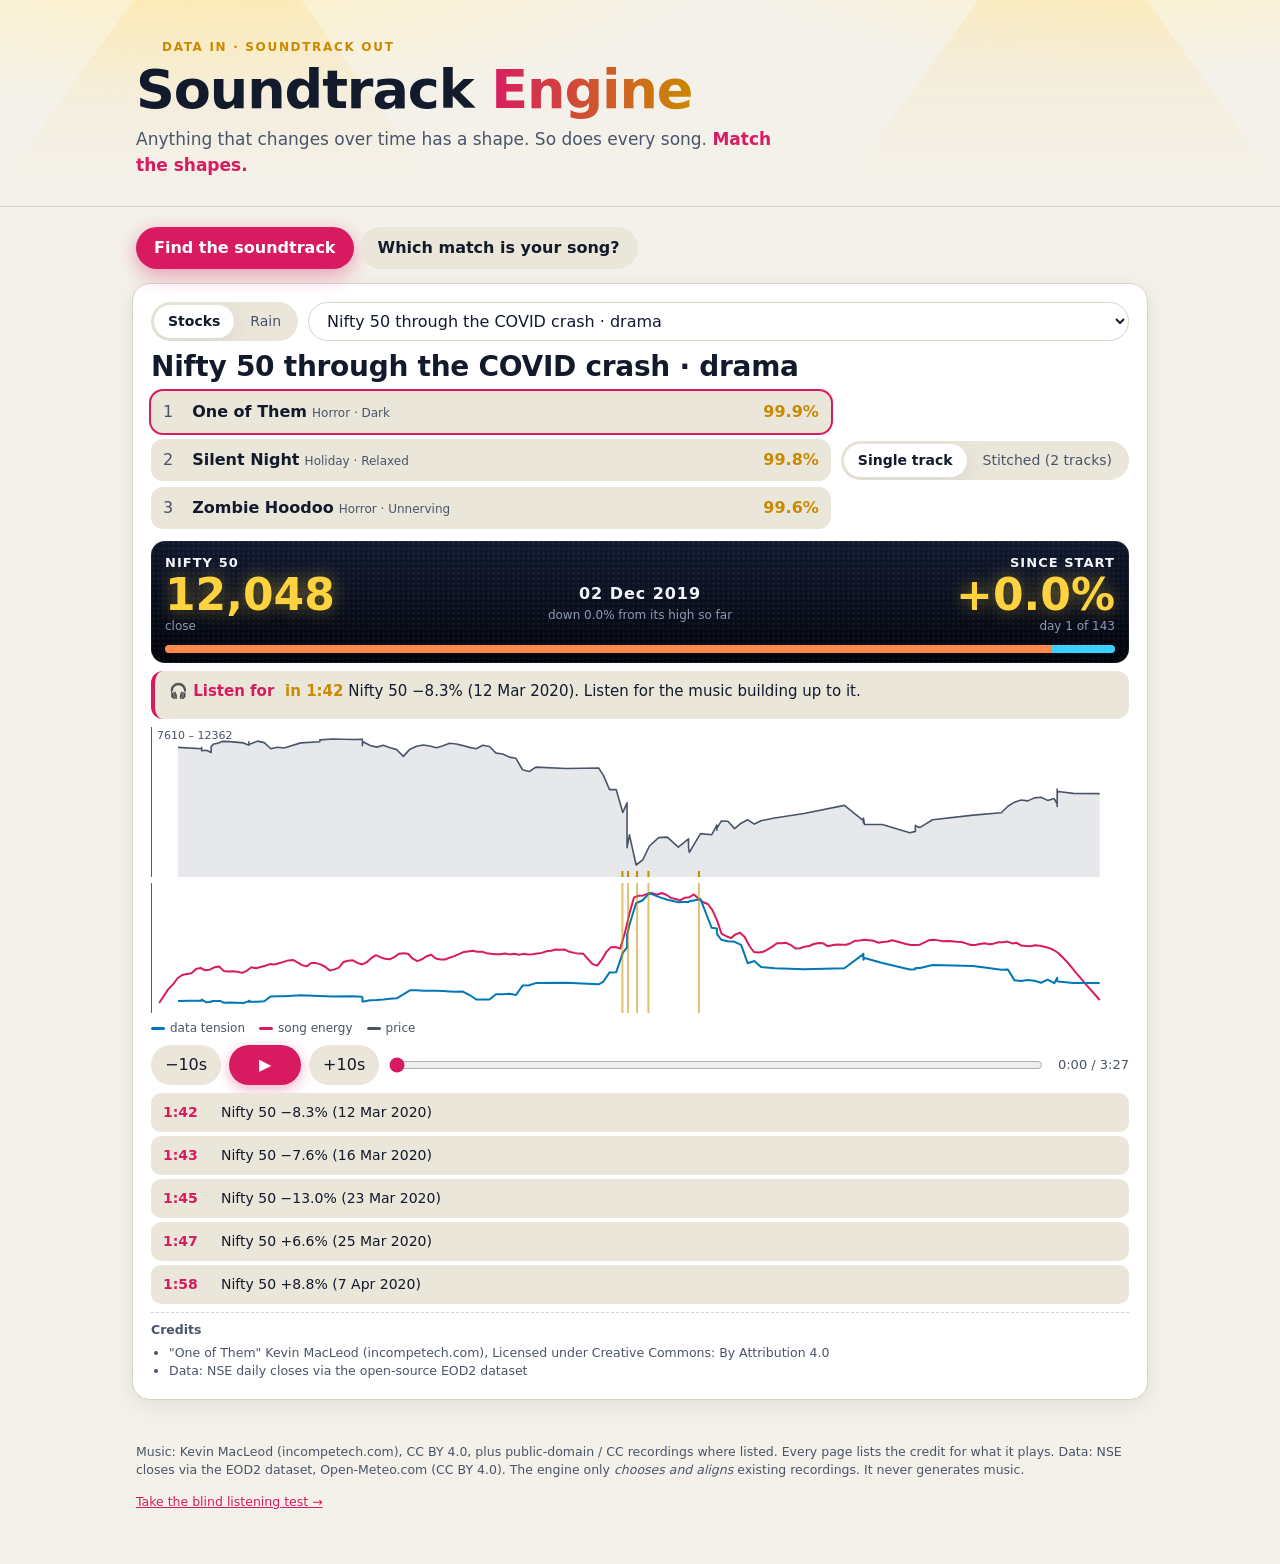
==== site/index.html @ 79174338 "Soundtrack engine: match data curves to licensed music Stock (NSE) and rain (Open-Meteo) curves are " ====
<!DOCTYPE html>
<html lang="en">
<head>
<meta charset="utf-8">
<link rel="icon" href="data:image/svg+xml,%3Csvg xmlns=%22http://www.w3.org/2000/svg%22 viewBox=%220 0 16 16%22%3E%3Ccircle cx=%228%22 cy=%228%22 r=%227%22 fill=%22%233df58c%22/%3E%3C/svg%3E">
<meta name="viewport" content="width=device-width, initial-scale=1">
<title>Soundtrack Engine: match the shapes</title>
<meta name="description" content="A stock's year or a monsoon week picks its own soundtrack from a licensed music library, and the drop lands on the turning point.">
<link rel="stylesheet" href="css/style.css">
</head>
<body>
<header class="hero">
  <div class="lights" aria-hidden="true"><span></span><span></span><span></span></div>
  <div class="kicker"><span class="eq"><i></i><i></i><i></i><i></i></span> Data in · soundtrack out</div>
  <h1>Soundtrack <em>Engine</em></h1>
  <p class="tag">Anything that changes over time has a shape. So does every song. <b>Match the shapes.</b></p>
</header>

<nav class="tabs" role="tablist">
  <button role="tab" id="tab-find" aria-selected="true" aria-controls="panel-find">Find the soundtrack</button>
  <button role="tab" id="tab-song" aria-selected="false" aria-controls="panel-song">Which match is your song?</button>
</nav>

<main>
  <!-- ============ data -> song ============ -->
  <section id="panel-find" role="tabpanel" aria-labelledby="tab-find">
    <div class="row pick">
      <div class="seg" id="sources" role="group" aria-label="Source">
        <button data-src="stock" class="on">Stocks</button><button data-src="rain">Rain</button>
      </div>
      <select id="item" aria-label="Showcase item"></select>
    </div>

    <h2 id="item-title" class="item-title"></h2>
    <div class="row">
      <ol id="tracks" class="tracks"></ol>
      <div class="seg mode" id="mode" role="group" aria-label="Single or stitched">
        <button data-mode="single" class="on">Single track</button><button data-mode="stitched">Stitched</button>
      </div>
    </div>

    <div class="player" id="player-find"></div>
  </section>

  <!-- ============ song -> data ============ -->
  <section id="panel-song" role="tabpanel" aria-labelledby="tab-song" hidden>
    <div class="drop" id="drop">
      <p><b>Choose a song</b> (mp3, wav, m4a, ogg…) and find the market moment or storm that felt like it.</p>
      <label class="file"><input type="file" id="song-file" accept="audio/*"><span>Choose audio file</span></label>
      <div class="filters seg" id="rev-sources" role="group" aria-label="Search in">
        <button data-src="" class="on">Everything</button><button data-src="stock">Stocks</button><button data-src="rain">Rain</button>
      </div>
      <p class="private">🔒 Your song never leaves your device. It is analysed right here in your browser.</p>
      <p id="song-status" class="status" aria-live="polite"></p>
    </div>
    <div id="song-result" hidden>
      <h2 id="rev-title" class="item-title"></h2>
      <p id="rev-pct" class="pct-line"></p>
      <div class="player" id="player-song"></div>
      <div class="share"><span id="share-line"></span> <button id="share-copy" type="button">Copy</button></div>
      <h3>Runners-up</h3>
      <ol id="runners" class="tracks runners"></ol>
    </div>
  </section>
</main>

<footer>
  <p>Music: Kevin MacLeod (incompetech.com), CC BY 4.0, plus public-domain / CC recordings where listed. Every page lists the credit for what it plays.
  Data: NSE closes via the EOD2 dataset, Open-Meteo.com (CC BY 4.0).
  The engine only <i>chooses and aligns</i> existing recordings. It never generates music.</p>
  <p><a href="test.html">Take the blind listening test →</a></p>
</footer>

<template id="player-tpl">
  <div class="jumbo" hidden>
    <div class="jt-row">
      <div class="jt-team"><span class="nm"></span><span class="sc"></span><span class="ex"></span></div>
      <div class="jt-mid"><span class="live">&#9679; LIVE</span><span class="clk"></span><span class="sub"></span></div>
      <div class="jt-team r"><span class="nm"></span><span class="sc"></span><span class="ex"></span></div>
    </div>
    <div class="jt-bar"><i class="bl"></i><i class="br"></i></div>
  </div>
  <div class="listen"><b>&#127911; Listen for</b> <span class="lt">Press &#9654;. The scoreboard follows the music, and each big moment is flagged before it lands.</span></div>
  <div class="charts">
    <canvas class="c-data" height="150" aria-label="Data chart"></canvas>
    <canvas class="c-overlay" height="120" aria-label="Data tension and song energy, aligned"></canvas>
    <div class="legend"><span class="l-data">data tension</span><span class="l-song">song energy</span><span class="l-aux"></span></div>
    <div class="moment-card" hidden></div>
  </div>
  <div class="controls">
    <button class="b-back" type="button" aria-label="Back 10 seconds">−10s</button>
    <button class="b-play" type="button" aria-label="Play">▶</button>
    <button class="b-fwd" type="button" aria-label="Forward 10 seconds">+10s</button>
    <input class="seek" type="range" min="0" max="1000" value="0" aria-label="Seek">
    <span class="time">0:00</span>
  </div>
  <p class="nohost" hidden></p>
  <ul class="moments"></ul>
  <div class="credits"><b>Credits</b><ul></ul></div>
  <audio preload="none"></audio>
</template>

<script src="js/energy.js"></script>
<script src="js/match.js"></script>
<script src="js/player.js"></script>
<script src="js/app.js"></script>
</body>
</html>
---- site/css/style.css ----
@media (prefers-color-scheme: light) {
  :root {
    --bg: #f4f1ea; --bg2: #ebe6da; --card: #ffffff; --line: #d9d3c6;
    --fg: #121a2b; --mut: #4a5468; --acc: #d81b60; --acc2: #c98a00; --song: #d81b60; --data: #0077b6;
    --shadow: 0 6px 24px rgba(18,26,43,.08); --hero1: #fff1c2; --hero2: #f4f1ea; --beam: rgba(255,200,60,.22);
    color-scheme: light;
  }
}
@media (prefers-color-scheme: dark) {
  :root {
    --bg: #070b16; --bg2: #18223a; --card: #101829; --line: #24304a;
    --fg: #f3f5fa; --mut: #9aa6bf; --acc: #ff4f8b; --acc2: #ffd23f; --song: #ff4f8b; --data: #3ad1ff;
    --shadow: 0 8px 30px rgba(0,0,0,.45); --hero1: #1b2748; --hero2: #070b16; --beam: rgba(255,230,150,.10);
    color-scheme: dark;
  }
}
* { box-sizing: border-box; }
html, body { margin: 0; }
body {
  font: 15px/1.5 system-ui, -apple-system, "Segoe UI", Roboto, sans-serif;
  background: var(--bg);
  color: var(--fg);
}
a { color: var(--acc); }
button, select, input { font: inherit; color: inherit; }

.hero { text-align: center; padding: 34px 16px 10px; position: relative; overflow: hidden; }
.hero h1 { margin: 0; font-size: clamp(28px, 6vw, 46px); letter-spacing: -.02em; font-weight: 800;
  text-shadow: 0 0 24px rgba(61, 245, 140, .25); }
.hero .tag { color: var(--mut); margin: 6px auto 0; max-width: 640px; }
.hero .tag b { color: var(--acc); }
.lights { position: absolute; inset: 0; pointer-events: none; }
.lights span { position: absolute; top: -60px; width: 220px; height: 260px; filter: blur(30px); opacity: .18;
  background: radial-gradient(closest-side, #fff, transparent); }
.lights span:nth-child(1) { left: 6%; transform: rotate(18deg); }
.lights span:nth-child(2) { left: 44%; }
.lights span:nth-child(3) { right: 6%; transform: rotate(-18deg); }
@media (prefers-color-scheme: light) { .lights span { opacity: .0; } }

.tabs { display: flex; gap: 6px; justify-content: center; padding: 10px 12px 0; flex-wrap: wrap; }
.tabs button { background: transparent; border: 1px solid var(--line); border-radius: 999px; padding: 8px 16px; cursor: pointer; }
.tabs button[aria-selected="true"] { background: var(--acc); color: #04150b; border-color: var(--acc); font-weight: 700; }

main { max-width: 980px; margin: 0 auto; padding: 14px 12px 30px; }
section { background: var(--card); border: 1px solid var(--line); border-radius: 16px; padding: 16px; box-shadow: var(--shadow); }
.row { display: flex; gap: 10px; align-items: center; flex-wrap: wrap; margin-bottom: 10px; }
.seg { display: inline-flex; border: 1px solid var(--line); border-radius: 10px; overflow: hidden; }
.seg button { background: transparent; border: 0; padding: 7px 12px; cursor: pointer; }
.seg button.on { background: var(--bg2); color: var(--acc); font-weight: 700; }
.seg button[disabled] { opacity: .4; cursor: not-allowed; }
select, input[type=search] { background: var(--bg); border: 1px solid var(--line); border-radius: 10px; padding: 7px 10px; min-width: 0; }
select { flex: 1 1 240px; max-width: 100%; }
.search { position: relative; }
.search input { width: 100%; }
.results { position: absolute; z-index: 5; top: 100%; left: 0; right: 0; list-style: none; margin: 4px 0 0; padding: 4px;
  background: var(--card); border: 1px solid var(--line); border-radius: 10px; max-height: 280px; overflow: auto; box-shadow: var(--shadow); }
.results li { padding: 6px 8px; border-radius: 6px; cursor: pointer; }
.results li:hover, .results li.sel { background: var(--bg2); }

.item-title { margin: 6px 0 8px; font-size: 19px; }
.tracks { list-style: none; padding: 0; margin: 0; flex: 1 1 400px; min-width: 0; display: grid; grid-template-columns: minmax(0, 1fr); gap: 6px; }
.tracks li { display: flex; gap: 10px; align-items: center; border: 1px solid var(--line); border-radius: 10px; padding: 7px 10px; cursor: pointer; }
.tracks li.on { border-color: var(--acc); box-shadow: inset 0 0 0 1px var(--acc); }
.tracks li .rank { color: var(--mut); width: 1.2em; }
.tracks li .name { flex: 1; min-width: 0; overflow: hidden; text-overflow: ellipsis; white-space: nowrap; }
.tracks li .tags { color: var(--mut); font-size: 12px; }
.pct { font-weight: 800; color: var(--acc); font-variant-numeric: tabular-nums; }
.badge { font-size: 11px; border: 1px solid var(--line); border-radius: 6px; padding: 1px 5px; color: var(--mut); }

.player { margin-top: 12px; }
.charts { position: relative; }
canvas { width: 100%; height: 150px; display: block; background: var(--bg); border: 1px solid var(--line); border-radius: 10px; margin-bottom: 6px; cursor: pointer; touch-action: none; }
canvas.c-overlay { height: 130px; }
.legend { display: flex; gap: 14px; font-size: 12px; color: var(--mut); flex-wrap: wrap; }
.legend span::before { content: ""; display: inline-block; width: 14px; height: 3px; border-radius: 2px; margin-right: 5px; vertical-align: middle; }
.l-data::before { background: var(--data); } .l-song::before { background: var(--song); } .l-aux::before { background: var(--mut); }
.moment-card { position: absolute; left: 50%; top: 10px; transform: translateX(-50%); max-width: min(92%, 560px);
  background: var(--acc2); color: #1a1000; padding: 8px 12px; border-radius: 10px; font-weight: 600; box-shadow: var(--shadow);
  animation: pop .25s ease-out; font-size: 14px; }
@keyframes pop { from { transform: translate(-50%, -6px) scale(.96); opacity: 0; } }
.controls { display: flex; gap: 8px; align-items: center; margin: 8px 0; }
.controls button { background: var(--bg2); border: 1px solid var(--line); border-radius: 10px; padding: 7px 10px; cursor: pointer; min-width: 44px; }
.controls .b-play { background: var(--acc); color: #04150b; font-weight: 800; border-color: var(--acc); }
.controls .seek { flex: 1; accent-color: var(--acc); min-width: 60px; }
.controls .time { font-variant-numeric: tabular-nums; color: var(--mut); font-size: 13px; min-width: 76px; text-align: right; }
.nohost { color: var(--acc2); font-size: 13px; }
.moments { list-style: none; padding: 0; margin: 8px 0; display: grid; gap: 4px; }
.moments li { display: flex; gap: 10px; padding: 5px 8px; border-radius: 8px; cursor: pointer; font-size: 13.5px; }
.moments li:hover { background: var(--bg2); }
.moments li.past { opacity: .6; }
.moments li .ts { color: var(--acc2); font-variant-numeric: tabular-nums; font-weight: 700; min-width: 42px; }
.credits { font-size: 12.5px; color: var(--mut); border-top: 1px dashed var(--line); padding-top: 8px; }
.credits ul { margin: 4px 0 0; padding-left: 18px; }

.drop { text-align: center; padding: 10px; }
.file input { position: absolute; opacity: 0; width: 1px; height: 1px; }
.file span { display: inline-block; background: var(--acc); color: #04150b; font-weight: 800; border-radius: 12px; padding: 12px 20px; cursor: pointer; margin: 6px 0 12px; }
.file input:focus-visible + span { outline: 3px solid var(--acc2); }
.filters { margin-bottom: 8px; }
.private { color: var(--acc); font-size: 13px; }
.status { color: var(--mut); min-height: 1.5em; }
.pct-line { margin: 0 0 6px; color: var(--mut); }
.share { margin: 12px 0; display: flex; gap: 8px; align-items: center; flex-wrap: wrap; background: var(--bg2); border-radius: 10px; padding: 8px 10px; }
.share button { background: var(--acc); color: #04150b; border: 0; border-radius: 8px; padding: 5px 12px; font-weight: 700; cursor: pointer; }
.runners li { cursor: pointer; }

footer { max-width: 980px; margin: 0 auto; padding: 0 16px 40px; color: var(--mut); font-size: 12.5px; text-align: center; }

@media (max-width: 520px) {
  body { font-size: 14px; }
  section { padding: 12px; border-radius: 12px; }
  .tabs button { padding: 7px 11px; font-size: 13.5px; }
  .seg button { padding: 6px 9px; }
  .controls { gap: 5px; }
  .controls button { padding: 6px 7px; min-width: 40px; }
  .controls .time { min-width: 0; font-size: 12px; }
  .item-title { font-size: 16.5px; }
}

@media (max-width: 520px) { canvas { height: 120px; } canvas.c-overlay { height: 110px; } }

/* ---------- game-song-match look ---------- */
body { font-size: 16px; }
.hero { text-align: left; max-width: 1040px; margin: 0 auto; padding: 38px 16px 28px; overflow: visible; }
header.hero { max-width: none; position: relative; overflow: hidden; border-bottom: 1px solid var(--line);
  background: radial-gradient(ellipse 70% 120% at 15% -20%, var(--hero1), transparent 60%),
              radial-gradient(ellipse 60% 110% at 90% -30%, var(--hero1), transparent 60%), var(--hero2); }
header.hero > * { position: relative; z-index: 1; max-width: 1008px; margin-left: auto; margin-right: auto; }
header.hero::before, header.hero::after { content: ""; position: absolute; top: -40%; width: 46%; height: 180%; pointer-events: none;
  background: linear-gradient(180deg, var(--beam), transparent 70%); filter: blur(6px);
  clip-path: polygon(46% 0, 54% 0, 100% 100%, 0 100%); transform-origin: 50% 0; animation: sweep 9s ease-in-out infinite alternate; z-index: 0; }
header.hero::before { left: -6%; } header.hero::after { right: -6%; animation-delay: -4.5s; animation-name: sweep2; }
@keyframes sweep { from { transform: rotate(-30deg); } to { transform: rotate(-12deg); } }
@keyframes sweep2 { from { transform: rotate(30deg); } to { transform: rotate(12deg); } }
.lights { display: none; }
.kicker { font-size: 12px; letter-spacing: .14em; text-transform: uppercase; color: var(--acc2); font-weight: 800; display: flex; align-items: center; gap: 8px; }
.eq { display: inline-flex; gap: 2px; align-items: flex-end; height: 12px; }
.eq i { width: 3px; background: currentColor; border-radius: 1px; animation: eq 1s ease-in-out infinite; }
.eq i:nth-child(2) { animation-delay: -.3s; } .eq i:nth-child(3) { animation-delay: -.6s; } .eq i:nth-child(4) { animation-delay: -.15s; }
@keyframes eq { 0%, 100% { height: 3px; } 50% { height: 12px; } }
.hero h1 { font-size: clamp(30px, 6vw, 54px); line-height: 1.02; margin: 6px 0 10px; font-weight: 900; text-shadow: none; }
.hero h1 em { font-style: normal; background: linear-gradient(90deg, var(--song), var(--acc2), var(--song)); background-size: 200% 100%;
  -webkit-background-clip: text; background-clip: text; color: transparent; animation: shine 6s linear infinite; }
@keyframes shine { to { background-position: -200% 0; } }
.hero .tag { margin: 0; max-width: 660px; font-size: 17px; }
.hero .tag b { color: var(--song); }
.tabs { justify-content: flex-start; max-width: 1040px; margin: 0 auto; padding: 20px 16px 0; }
.tabs button { font-weight: 800; background: var(--bg2); border: 0; padding: 9px 18px; }
.tabs button[aria-selected="true"] { background: var(--song); color: #fff; box-shadow: 0 6px 20px color-mix(in srgb, var(--song) 40%, transparent); }
main { max-width: 1040px; }
section { background: var(--card); border-radius: 18px; padding: 18px; }
.seg { background: var(--bg2); border: 0; border-radius: 999px; padding: 3px; gap: 2px; }
.seg button { border-radius: 999px; padding: 6px 14px; font-size: 14px; color: var(--mut); }
.seg button.on { background: var(--card); color: var(--fg); box-shadow: var(--shadow); }
select, input[type=search] { background: var(--card); border-radius: 999px; padding: 8px 14px; }
.item-title { font-size: clamp(20px, 3.4vw, 28px); font-weight: 900; line-height: 1.15; letter-spacing: -.01em; }
.tracks li { background: var(--bg2); border: 0; border-radius: 12px; padding: 9px 12px; transition: transform .15s; }
.tracks li:hover { transform: translateY(-1px); outline: 2px solid color-mix(in srgb, var(--song) 40%, transparent); }
.tracks li.on { box-shadow: 0 0 0 2px var(--song); }
.pct { color: var(--acc2); font-weight: 900; }
.pct-line .pct { font-size: 22px; }
canvas { background: transparent; border: 0; border-radius: 0; }
.charts { background: var(--card); }
.controls button { background: var(--bg2); border: 0; border-radius: 999px; padding: 8px 14px; }
.controls .b-play { background: var(--song); color: #fff; min-width: 72px; box-shadow: 0 4px 14px color-mix(in srgb, var(--song) 35%, transparent); }
.controls .seek { accent-color: var(--song); }
.moments li { background: var(--bg2); border-radius: 10px; padding: 9px 12px; font-size: 14px; }
.moments li .ts { color: var(--song); font-weight: 900; min-width: 48px; }
.moments li.past { opacity: 1; background: color-mix(in srgb, var(--acc2) 22%, var(--bg2)); }
.moment-card { background: #0a0f1d; color: #f3f5fa; border: 1px solid rgba(255,255,255,.1); }
.file span { background: var(--song); color: #fff; border-radius: 999px; padding: 14px 26px; font-size: 18px;
  box-shadow: 0 6px 20px color-mix(in srgb, var(--song) 40%, transparent); }
.drop { border: 2px dashed var(--line); border-radius: 18px; padding: 18px; }
.private { color: var(--mut); }
.share { background: var(--bg2); border-radius: 12px; }
.share button { background: var(--song); color: #fff; border-radius: 999px; }
footer { text-align: left; max-width: 1040px; }
footer a { color: var(--song); }

header.hero { padding-left: max(16px, calc((100% - 1008px) / 2)); padding-right: max(16px, calc((100% - 1008px) / 2)); }
header.hero > * { margin-left: 0; margin-right: 0; }

/* jumbotron scoreboard (always night-time) */
.jumbo { position: relative; overflow: hidden; margin: 12px 0 8px; border-radius: 14px; color: #f3f5fa; padding: 12px 14px 10px;
  background: radial-gradient(circle, rgba(255,255,255,.05) 1px, transparent 1.3px) 0 0 / 5px 5px, linear-gradient(180deg, #121a30, #04070f);
  box-shadow: inset 0 0 0 1px rgba(255,255,255,.06), inset 0 -20px 40px rgba(0,0,0,.35); }
.jt-row { display: grid; grid-template-columns: 1fr auto 1fr; align-items: center; gap: 10px; }
.jt-team { display: flex; flex-direction: column; min-width: 0; }
.jt-team.r { align-items: flex-end; text-align: right; }
.jt-team .nm { font-size: 13px; font-weight: 900; letter-spacing: .08em; text-transform: uppercase; white-space: nowrap; overflow: hidden; text-overflow: ellipsis; max-width: 100%; }
.jt-team .sc { font-size: clamp(28px, 6vw, 44px); font-weight: 900; line-height: 1; color: #ffd23f; font-variant-numeric: tabular-nums; text-shadow: 0 0 18px rgba(255,210,63,.45); transition: transform .2s; }
.jt-team .sc.bump { transform: scale(1.18); }
.jt-team .ex { font-size: 12px; color: #8d99b3; min-height: 1.2em; }
.jt-mid { text-align: center; display: flex; flex-direction: column; align-items: center; gap: 2px; }
.jt-mid .clk { font-size: 16px; font-weight: 900; letter-spacing: .06em; font-variant-numeric: tabular-nums; white-space: nowrap; }
.jt-mid .sub { font-size: 12px; color: #8d99b3; max-width: 240px; line-height: 1.3; }
.live { font-size: 10px; font-weight: 900; letter-spacing: .14em; color: #ff4d4d; opacity: 0; }
.jumbo.on .live { opacity: 1; animation: blink 1.2s steps(2) infinite; }
@keyframes blink { 50% { opacity: .35; } }
.jt-bar { display: flex; height: 8px; border-radius: 999px; overflow: hidden; margin-top: 10px; background: #1b2440; }
.jt-bar i { display: block; height: 100%; transition: width .25s ease-out; }
.jt-bar .bl { background: #ff8a4c; } .jt-bar .br { background: #3ad1ff; }
.listen { background: var(--bg2); border-radius: 12px; padding: 10px 14px; font-size: 15px; line-height: 1.4; margin-bottom: 8px; border-left: 4px solid var(--song); min-height: 3.2em; }
.listen b { color: var(--song); margin-right: 6px; white-space: nowrap; }
.listen.soon { border-left-color: var(--acc2); }
.listen.now { border-left-color: var(--acc2); background: color-mix(in srgb, var(--acc2) 25%, var(--bg2)); font-weight: 700; }
.listen .cd { font-variant-numeric: tabular-nums; font-weight: 900; color: var(--acc2); }
@media (max-width: 520px) { .jt-team .nm { font-size: 11px; } .jt-mid .clk { font-size: 13px; } .listen { font-size: 13.5px; } }
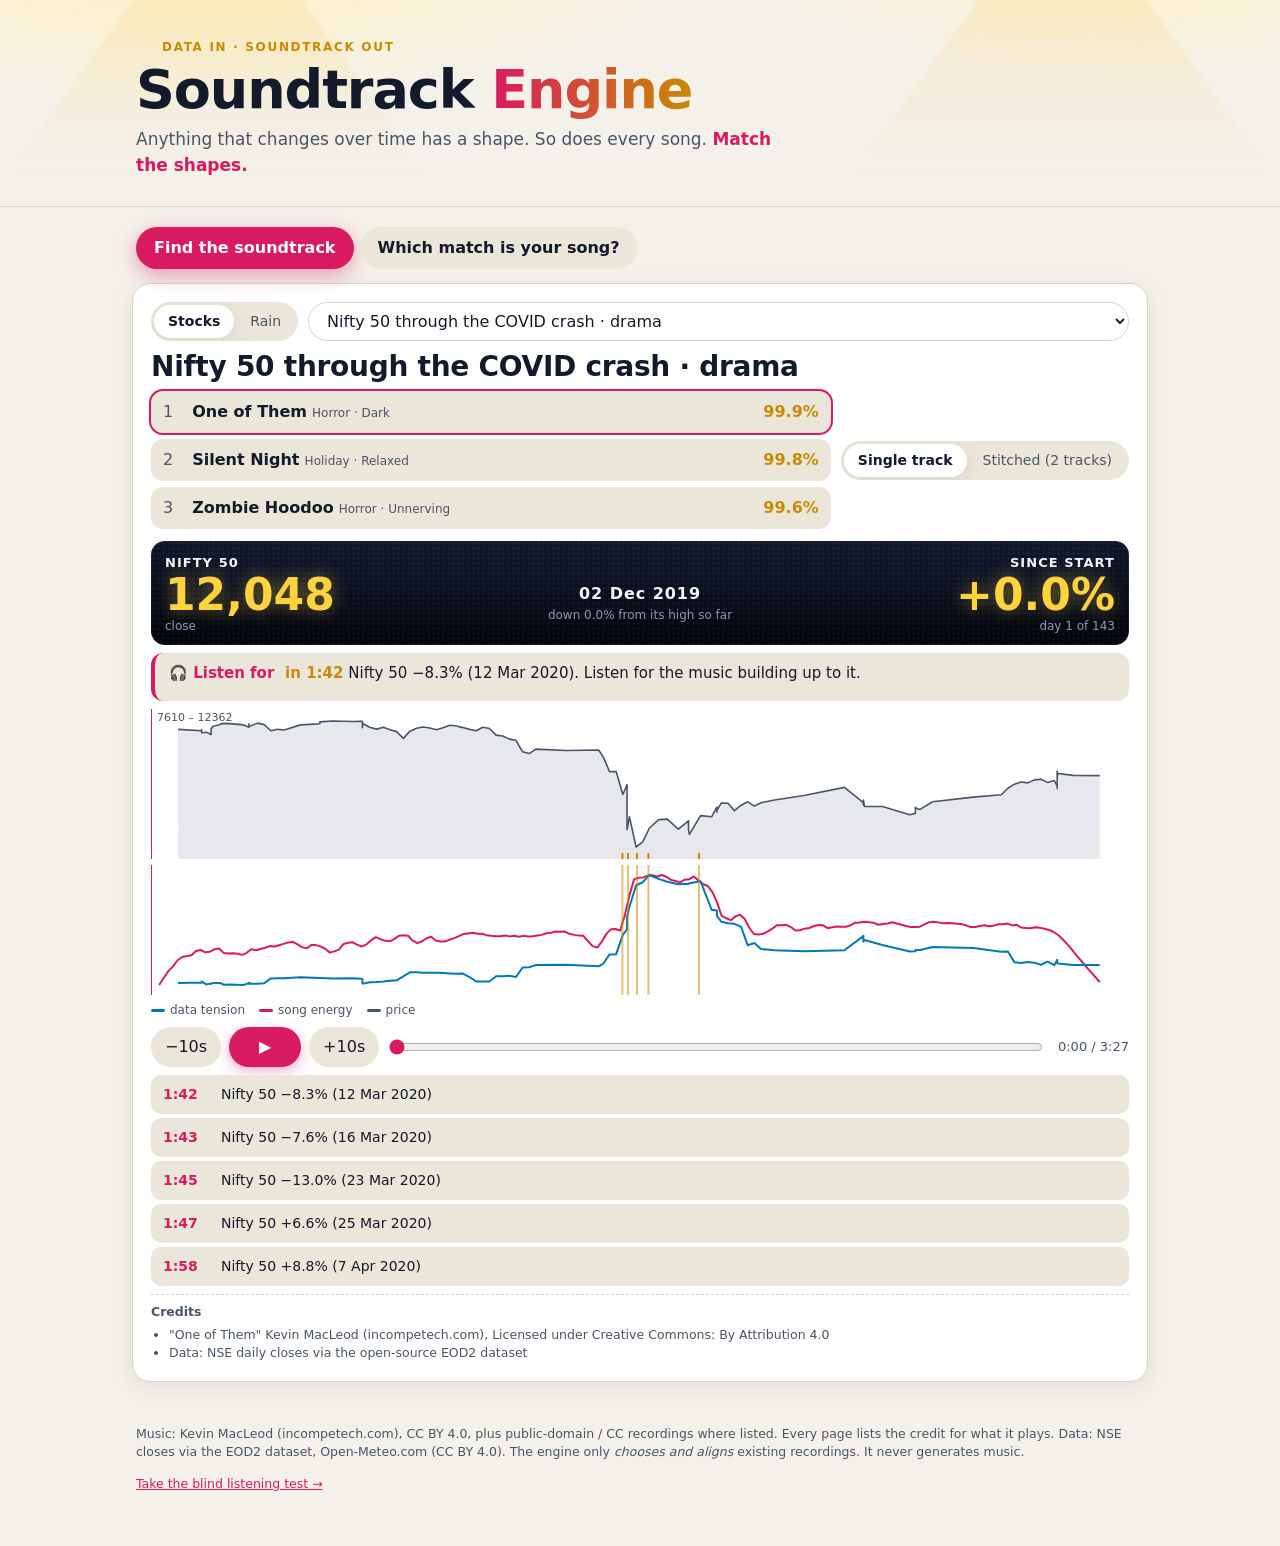
==== commit 1dd807e7: "Scoreboard: drop the two-colour bar Co-Authored-By: Claude Opus 5.5 <noreply@anthropic.com>" ====
--- a/site/index.html
+++ b/site/index.html
@@ -78,7 +78,6 @@
       <div class="jt-mid"><span class="live">&#9679; LIVE</span><span class="clk"></span><span class="sub"></span></div>
       <div class="jt-team r"><span class="nm"></span><span class="sc"></span><span class="ex"></span></div>
     </div>
-    <div class="jt-bar"><i class="bl"></i><i class="br"></i></div>
   </div>
   <div class="listen"><b>&#127911; Listen for</b> <span class="lt">Press &#9654;. The scoreboard follows the music, and each big moment is flagged before it lands.</span></div>
   <div class="charts">
--- a/site/css/style.css
+++ b/site/css/style.css
@@ -188,8 +188,7 @@
 .jt-team { display: flex; flex-direction: column; min-width: 0; }
 .jt-team.r { align-items: flex-end; text-align: right; }
 .jt-team .nm { font-size: 13px; font-weight: 900; letter-spacing: .08em; text-transform: uppercase; white-space: nowrap; overflow: hidden; text-overflow: ellipsis; max-width: 100%; }
-.jt-team .sc { font-size: clamp(28px, 6vw, 44px); font-weight: 900; line-height: 1; color: #ffd23f; font-variant-numeric: tabular-nums; text-shadow: 0 0 18px rgba(255,210,63,.45); transition: transform .2s; }
-.jt-team .sc.bump { transform: scale(1.18); }
+.jt-team .sc { font-size: clamp(28px, 6vw, 44px); font-weight: 900; line-height: 1; color: #ffd23f; font-variant-numeric: tabular-nums; text-shadow: 0 0 18px rgba(255,210,63,.45); }
 .jt-team .ex { font-size: 12px; color: #8d99b3; min-height: 1.2em; }
 .jt-mid { text-align: center; display: flex; flex-direction: column; align-items: center; gap: 2px; }
 .jt-mid .clk { font-size: 16px; font-weight: 900; letter-spacing: .06em; font-variant-numeric: tabular-nums; white-space: nowrap; }
@@ -197,9 +196,6 @@
 .live { font-size: 10px; font-weight: 900; letter-spacing: .14em; color: #ff4d4d; opacity: 0; }
 .jumbo.on .live { opacity: 1; animation: blink 1.2s steps(2) infinite; }
 @keyframes blink { 50% { opacity: .35; } }
-.jt-bar { display: flex; height: 8px; border-radius: 999px; overflow: hidden; margin-top: 10px; background: #1b2440; }
-.jt-bar i { display: block; height: 100%; transition: width .25s ease-out; }
-.jt-bar .bl { background: #ff8a4c; } .jt-bar .br { background: #3ad1ff; }
 .listen { background: var(--bg2); border-radius: 12px; padding: 10px 14px; font-size: 15px; line-height: 1.4; margin-bottom: 8px; border-left: 4px solid var(--song); min-height: 3.2em; }
 .listen b { color: var(--song); margin-right: 6px; white-space: nowrap; }
 .listen.soon { border-left-color: var(--acc2); }
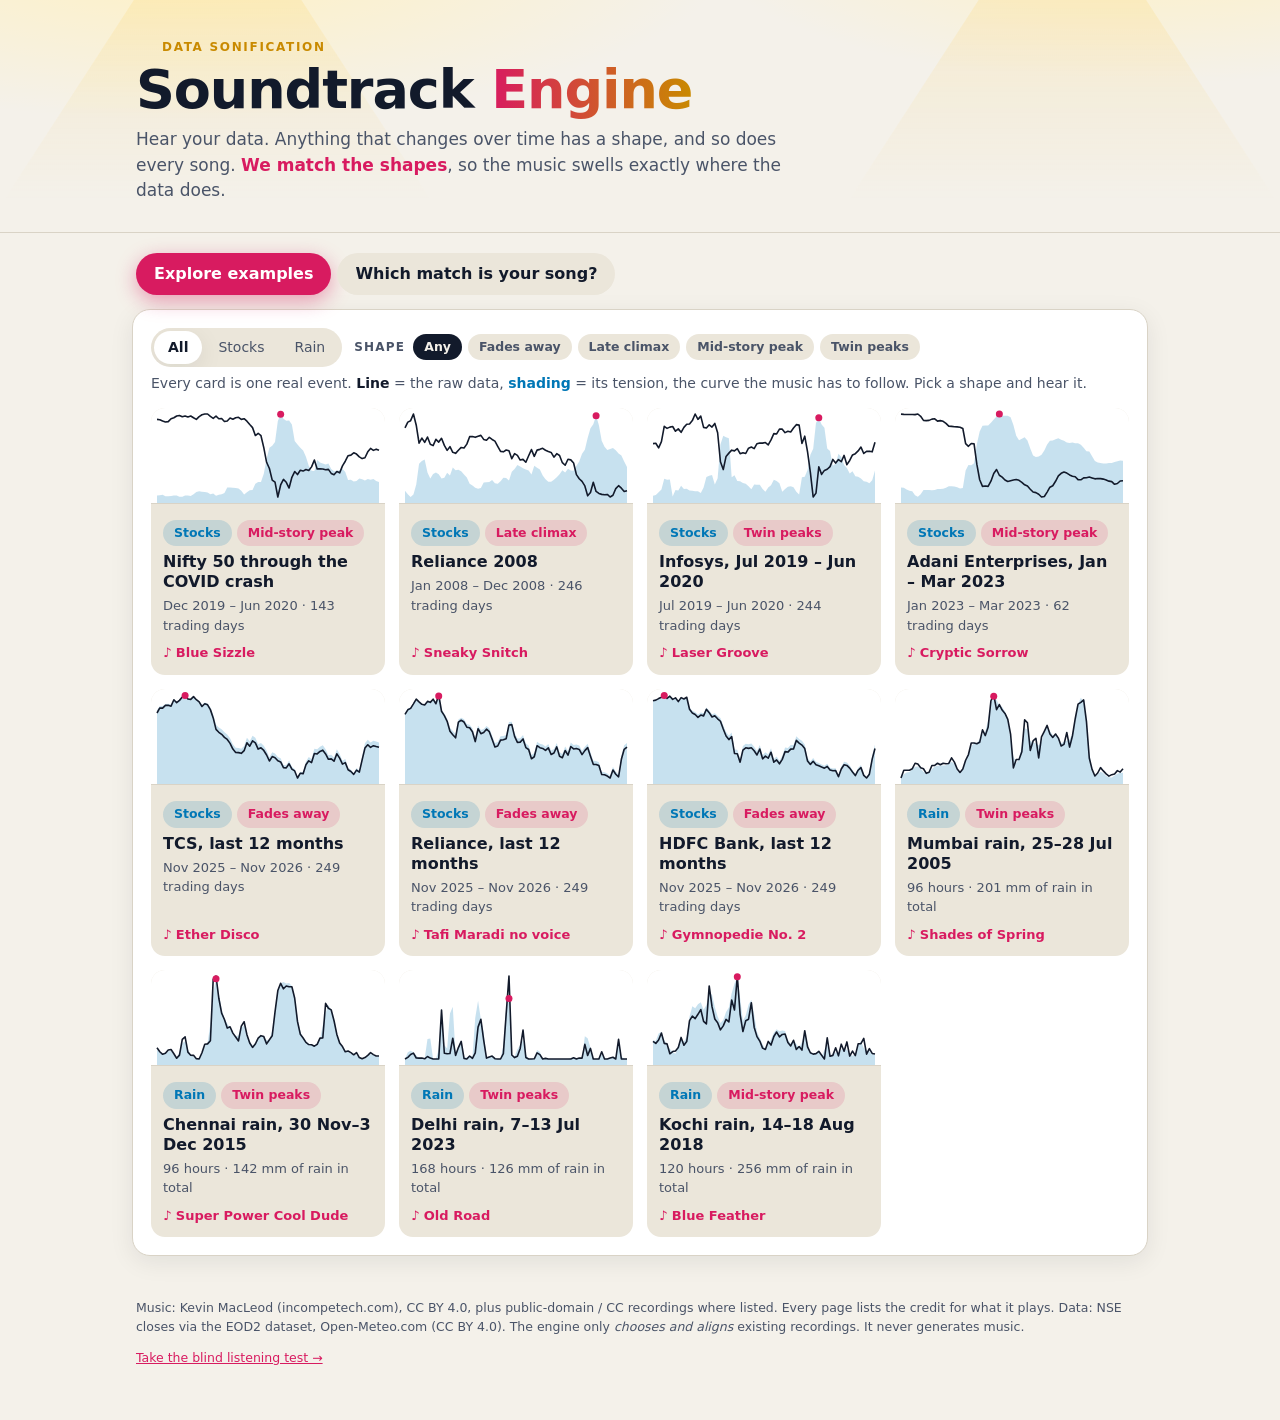
==== commit e9e5af79: "Catalog page, 10 s / 30 s clips, and a visible tension recipe - Landing page is now a filterable cat" ====
--- a/site/index.html
+++ b/site/index.html
@@ -4,42 +4,56 @@
 <meta charset="utf-8">
 <link rel="icon" href="data:image/svg+xml,%3Csvg xmlns=%22http://www.w3.org/2000/svg%22 viewBox=%220 0 16 16%22%3E%3Ccircle cx=%228%22 cy=%228%22 r=%227%22 fill=%22%233df58c%22/%3E%3C/svg%3E">
 <meta name="viewport" content="width=device-width, initial-scale=1">
-<title>Soundtrack Engine: match the shapes</title>
-<meta name="description" content="A stock's year or a monsoon week picks its own soundtrack from a licensed music library, and the drop lands on the turning point.">
+<title>Soundtrack Engine: data sonification</title>
+<meta name="description" content="Data sonification: a stock's year or a monsoon week picks its own soundtrack from a licensed music library, and the drop lands on the turning point.">
 <link rel="stylesheet" href="css/style.css">
 </head>
 <body>
 <header class="hero">
   <div class="lights" aria-hidden="true"><span></span><span></span><span></span></div>
-  <div class="kicker"><span class="eq"><i></i><i></i><i></i><i></i></span> Data in · soundtrack out</div>
+  <div class="kicker"><span class="eq"><i></i><i></i><i></i><i></i></span> Data sonification</div>
   <h1>Soundtrack <em>Engine</em></h1>
-  <p class="tag">Anything that changes over time has a shape. So does every song. <b>Match the shapes.</b></p>
+  <p class="tag">Hear your data. Anything that changes over time has a shape, and so does every song. <b>We match the shapes</b>, so the music swells exactly where the data does.</p>
 </header>
 
 <nav class="tabs" role="tablist">
-  <button role="tab" id="tab-find" aria-selected="true" aria-controls="panel-find">Find the soundtrack</button>
+  <button role="tab" id="tab-find" aria-selected="true" aria-controls="panel-find">Explore examples</button>
   <button role="tab" id="tab-song" aria-selected="false" aria-controls="panel-song">Which match is your song?</button>
 </nav>
 
 <main>
   <!-- ============ data -> song ============ -->
   <section id="panel-find" role="tabpanel" aria-labelledby="tab-find">
-    <div class="row pick">
-      <div class="seg" id="sources" role="group" aria-label="Source">
-        <button data-src="stock" class="on">Stocks</button><button data-src="rain">Rain</button>
+    <div id="catalog">
+      <div class="cat-bar">
+        <div class="seg" id="f-src" role="group" aria-label="Filter by source"></div>
+        <div class="chips" id="f-shape" role="group" aria-label="Filter by shape"></div>
       </div>
-      <select id="item" aria-label="Showcase item"></select>
+      <p class="cat-note">Every card is one real event. <span class="k-raw">Line</span> = the raw data, <span class="k-ten">shading</span> = its tension, the curve the music has to follow. Pick a shape and hear it.</p>
+      <div class="cards" id="cards"></div>
     </div>
 
-    <h2 id="item-title" class="item-title"></h2>
-    <div class="row">
-      <ol id="tracks" class="tracks"></ol>
-      <div class="seg mode" id="mode" role="group" aria-label="Single or stitched">
-        <button data-mode="single" class="on">Single track</button><button data-mode="stitched">Stitched</button>
+    <div id="detail" hidden>
+      <a href="#" class="back">&larr; All examples</a>
+      <div class="d-head">
+        <span class="d-chips"></span>
+        <h2 id="item-title" class="item-title"></h2>
+        <p class="d-sub"></p>
       </div>
+      <div class="row len-row">
+        <div class="seg" id="len" role="group" aria-label="Length">
+          <button data-len="10">10 s</button><button data-len="30" class="on">30 s</button><button data-len="full">Full song</button>
+        </div>
+        <span class="len-note"></span>
+      </div>
+      <div class="row">
+        <ol id="tracks" class="tracks"></ol>
+        <div class="seg mode" id="mode" role="group" aria-label="Single or stitched" hidden>
+          <button data-mode="single" class="on">Single track</button><button data-mode="stitched">Stitched</button>
+        </div>
+      </div>
+      <div class="player" id="player-find"></div>
     </div>
-
-    <div class="player" id="player-find"></div>
   </section>
 
   <!-- ============ song -> data ============ -->
@@ -81,7 +95,9 @@
   </div>
   <div class="listen"><b>&#127911; Listen for</b> <span class="lt">Press &#9654;. The scoreboard follows the music, and each big moment is flagged before it lands.</span></div>
   <div class="charts">
-    <canvas class="c-data" height="150" aria-label="Data chart"></canvas>
+    <canvas class="c-data" height="150" aria-label="Raw data chart"></canvas>
+    <div class="parts"></div>
+    <div class="formula" hidden></div>
     <canvas class="c-overlay" height="120" aria-label="Data tension and song energy, aligned"></canvas>
     <div class="legend"><span class="l-data">data tension</span><span class="l-song">song energy</span><span class="l-aux"></span></div>
     <div class="moment-card" hidden></div>
--- a/site/css/style.css
+++ b/site/css/style.css
@@ -202,3 +202,46 @@
 .listen.now { border-left-color: var(--acc2); background: color-mix(in srgb, var(--acc2) 25%, var(--bg2)); font-weight: 700; }
 .listen .cd { font-variant-numeric: tabular-nums; font-weight: 900; color: var(--acc2); }
 @media (max-width: 520px) { .jt-team .nm { font-size: 11px; } .jt-mid .clk { font-size: 13px; } .listen { font-size: 13.5px; } }
+
+/* ---------- catalog of examples ---------- */
+.cat-bar { display: flex; gap: 12px; align-items: center; flex-wrap: wrap; margin-bottom: 6px; }
+.chips { display: flex; gap: 6px; flex-wrap: wrap; align-items: center; }
+.chips-lab { font-size: 12px; font-weight: 800; letter-spacing: .1em; text-transform: uppercase; color: var(--mut); margin-right: 2px; }
+.chip { font-size: 12.5px; font-weight: 700; border-radius: 999px; padding: 4px 11px; background: var(--bg2); color: var(--mut); border: 0; }
+button.chip { cursor: pointer; }
+button.chip.on { background: var(--fg); color: var(--bg); }
+.chip.src { background: color-mix(in srgb, var(--data) 16%, var(--bg2)); color: var(--data); }
+.chip.shape { background: color-mix(in srgb, var(--song) 14%, var(--bg2)); color: var(--song); }
+.cat-note { color: var(--mut); font-size: 14px; margin: 4px 0 14px; }
+.k-raw { font-weight: 800; color: var(--fg); } .k-ten { font-weight: 800; color: var(--data); }
+.cards { display: grid; grid-template-columns: repeat(auto-fill, minmax(230px, 1fr)); gap: 14px; }
+.card { display: flex; flex-direction: column; text-decoration: none; color: inherit; background: var(--bg2); border-radius: 14px;
+  overflow: hidden; transition: transform .15s, box-shadow .15s; }
+.card:hover, .card:focus-visible { transform: translateY(-2px); box-shadow: 0 0 0 2px var(--song), var(--shadow); outline: none; }
+.card .thumb { width: 100%; height: 96px; background: var(--card); border-bottom: 1px solid var(--line); cursor: pointer; }
+.c-body { padding: 10px 12px 12px; display: flex; flex-direction: column; gap: 4px; flex: 1; }
+.c-chips { display: flex; gap: 5px; flex-wrap: wrap; }
+.card h3 { margin: 2px 0 0; font-size: 16px; line-height: 1.25; font-weight: 800; }
+.c-sub { margin: 0; color: var(--mut); font-size: 13px; }
+.c-top { margin: auto 0 0; padding-top: 4px; font-size: 13px; font-weight: 700; color: var(--song); white-space: nowrap; overflow: hidden; text-overflow: ellipsis; }
+.empty { color: var(--mut); }
+
+/* ---------- detail view ---------- */
+.back { display: inline-block; font-weight: 800; text-decoration: none; margin-bottom: 8px; }
+.d-chips { display: flex; gap: 6px; }
+.d-head .item-title { margin: 6px 0 2px; }
+.d-sub { margin: 0 0 12px; color: var(--mut); }
+.len-row { gap: 12px; }
+.len-note { color: var(--mut); font-size: 13.5px; flex: 1 1 260px; }
+#len button { font-weight: 800; }
+
+/* ---------- raw -> ingredients -> tension ---------- */
+.charts.has-explain canvas.c-data { height: 112px; }
+canvas.c-part { height: 52px; border-top: 1px dashed var(--line); }
+.formula { margin: 2px 0 4px; padding: 6px 12px; border-radius: 10px; font-size: 13.5px;
+  background: color-mix(in srgb, var(--data) 10%, var(--bg2)); color: var(--fg); }
+.formula .arr { color: var(--data); font-weight: 900; margin-right: 4px; }
+.formula b { font-weight: 700; }
+@media (max-width: 520px) { .cards { grid-template-columns: 1fr 1fr; gap: 10px; } .card h3 { font-size: 14px; } .card .thumb { height: 72px; } .c-top { font-size: 12px; } }
+
+[hidden] { display: none !important; }
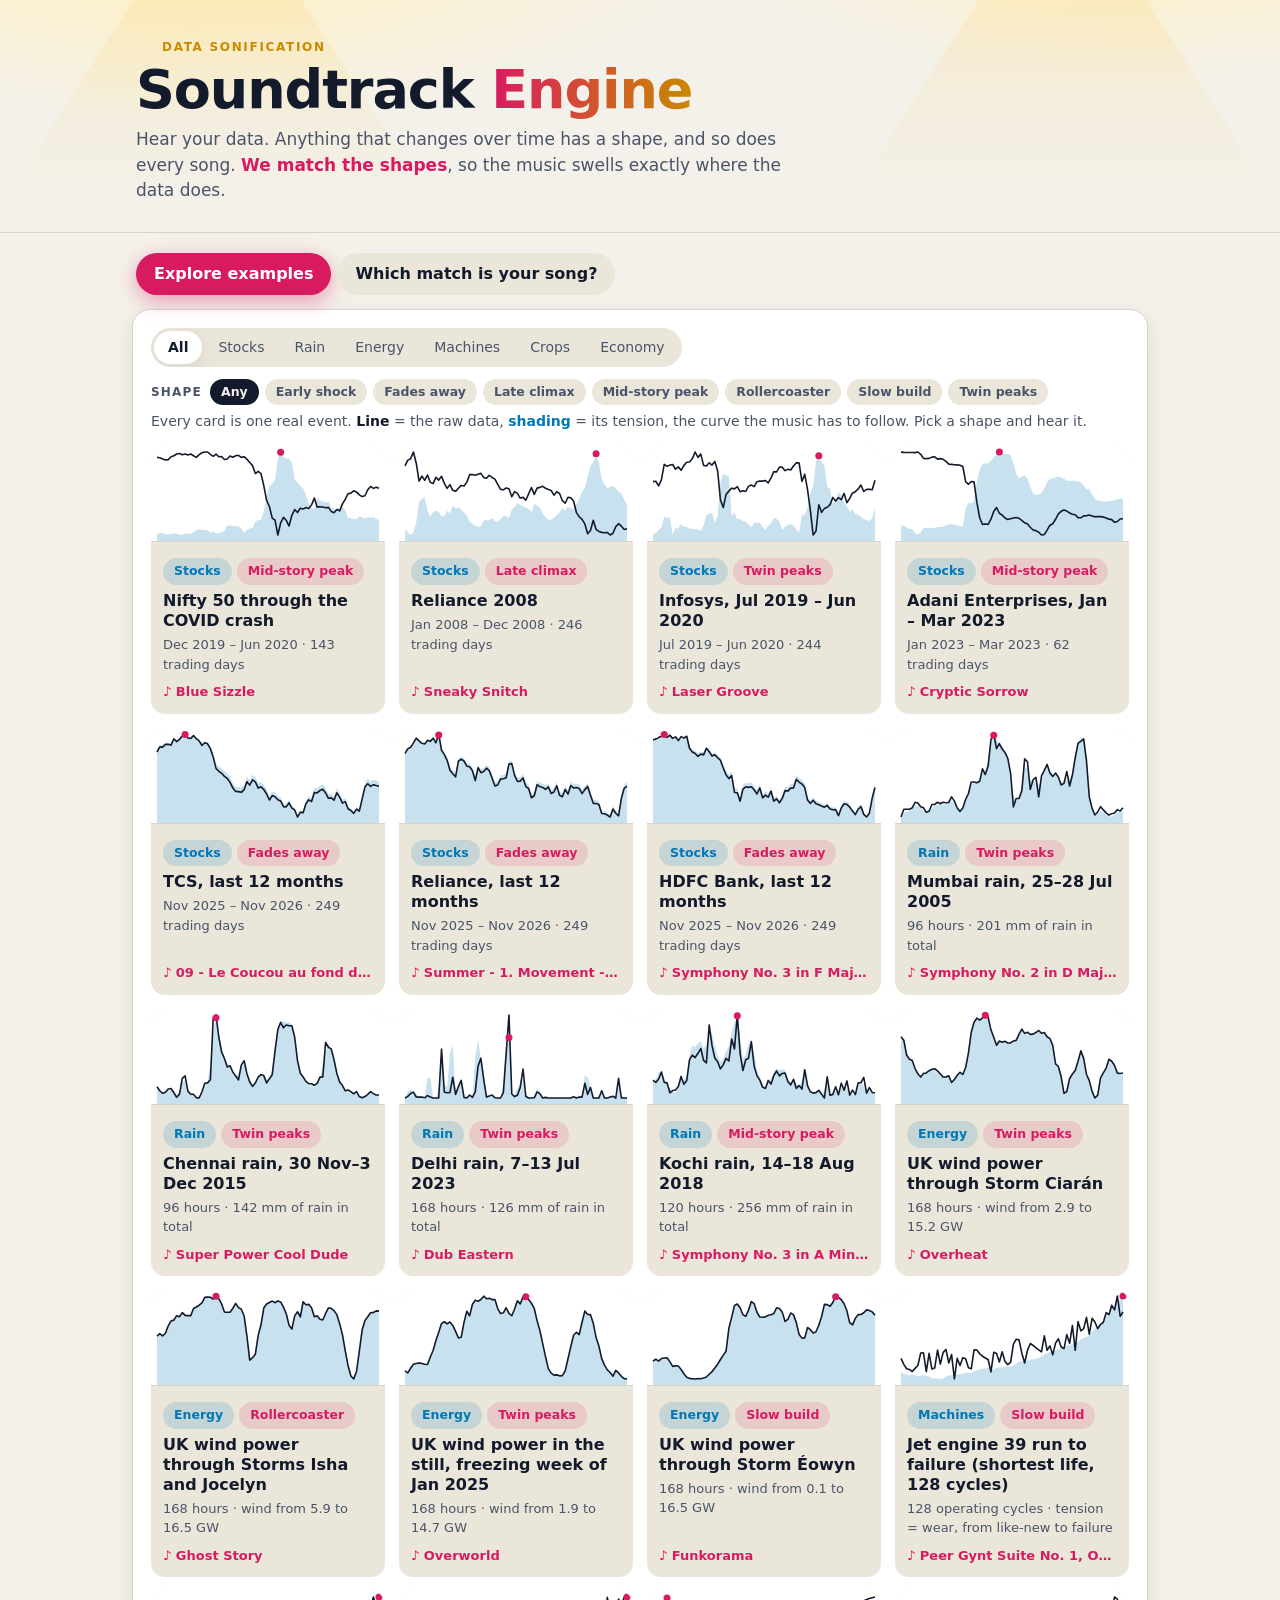
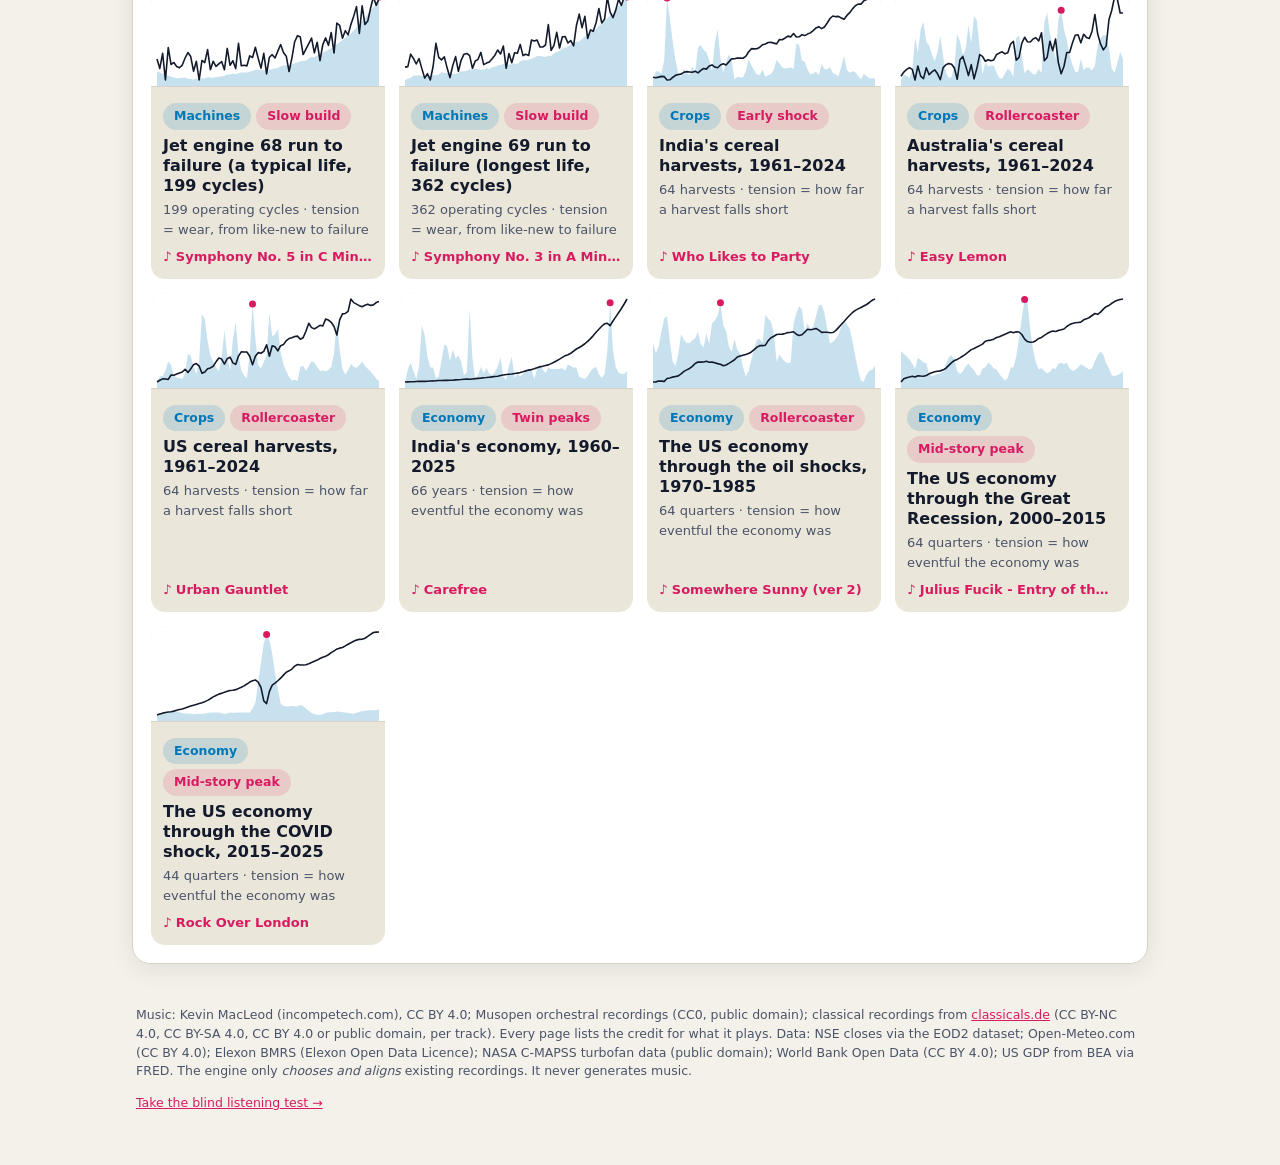
==== commit c00c89f5: "Famous classical music in the library, new data sources, site rebuild Music: - build_library.py: two" ====
--- a/site/index.html
+++ b/site/index.html
@@ -59,10 +59,10 @@
   <!-- ============ song -> data ============ -->
   <section id="panel-song" role="tabpanel" aria-labelledby="tab-song" hidden>
     <div class="drop" id="drop">
-      <p><b>Choose a song</b> (mp3, wav, m4a, ogg…) and find the market moment or storm that felt like it.</p>
+      <p><b>Choose a song</b> (mp3, wav, m4a, ogg…) and find the real event that felt like it: a market moment, a storm, a week of wind power, an engine's life, a harvest history or an economy.</p>
       <label class="file"><input type="file" id="song-file" accept="audio/*"><span>Choose audio file</span></label>
       <div class="filters seg" id="rev-sources" role="group" aria-label="Search in">
-        <button data-src="" class="on">Everything</button><button data-src="stock">Stocks</button><button data-src="rain">Rain</button>
+        <button data-src="" class="on">Everything</button><button data-src="stock">Stocks</button><button data-src="rain">Rain</button><button data-src="energy">Energy</button><button data-src="machine">Machines</button><button data-src="crop">Crops</button><button data-src="gdp">Economy</button>
       </div>
       <p class="private">🔒 Your song never leaves your device. It is analysed right here in your browser.</p>
       <p id="song-status" class="status" aria-live="polite"></p>
@@ -79,8 +79,11 @@
 </main>
 
 <footer>
-  <p>Music: Kevin MacLeod (incompetech.com), CC BY 4.0, plus public-domain / CC recordings where listed. Every page lists the credit for what it plays.
-  Data: NSE closes via the EOD2 dataset, Open-Meteo.com (CC BY 4.0).
+  <p>Music: Kevin MacLeod (incompetech.com), CC BY 4.0; Musopen orchestral recordings (CC0, public domain);
+  classical recordings from <a href="https://www.classicals.de">classicals.de</a> (CC BY-NC 4.0, CC BY-SA 4.0, CC BY 4.0 or public domain, per track).
+  Every page lists the credit for what it plays.
+  Data: NSE closes via the EOD2 dataset; Open-Meteo.com (CC BY 4.0); Elexon BMRS (Elexon Open Data Licence);
+  NASA C-MAPSS turbofan data (public domain); World Bank Open Data (CC BY 4.0); US GDP from BEA via FRED.
   The engine only <i>chooses and aligns</i> existing recordings. It never generates music.</p>
   <p><a href="test.html">Take the blind listening test →</a></p>
 </footer>
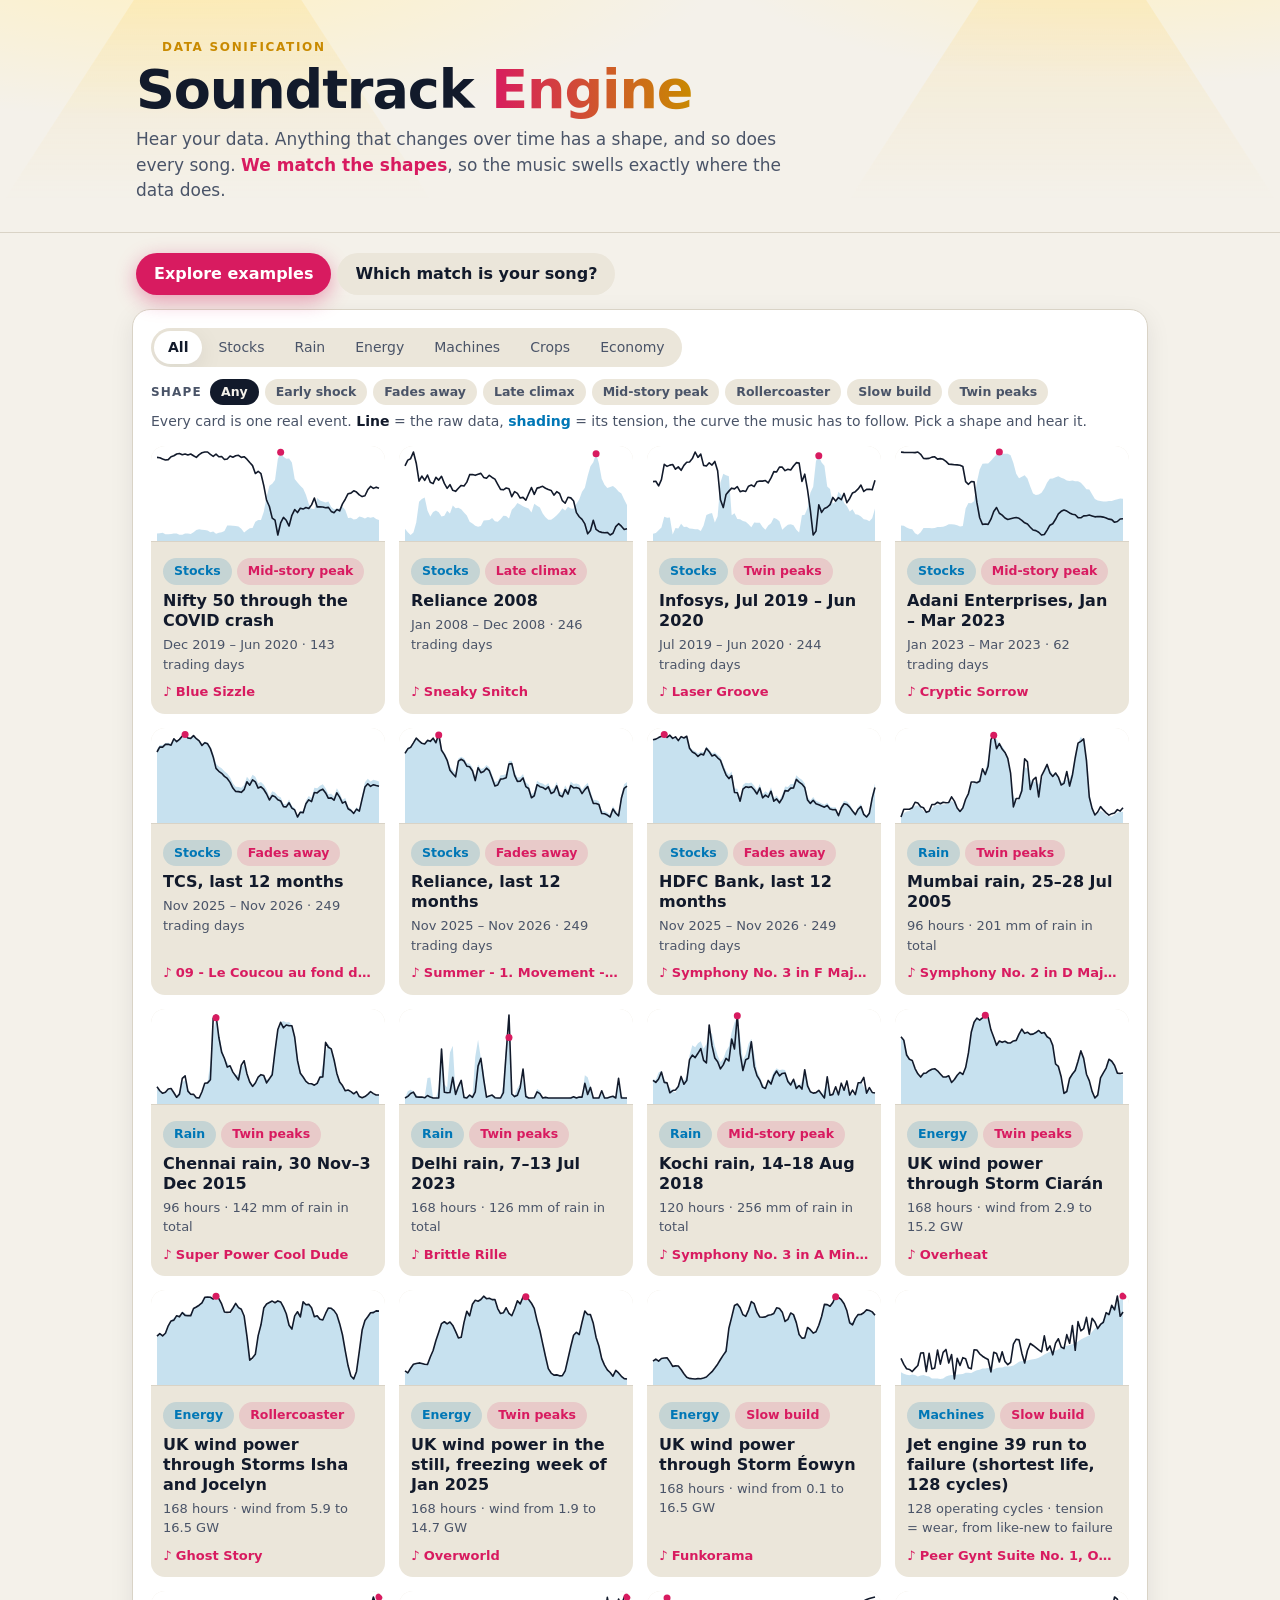
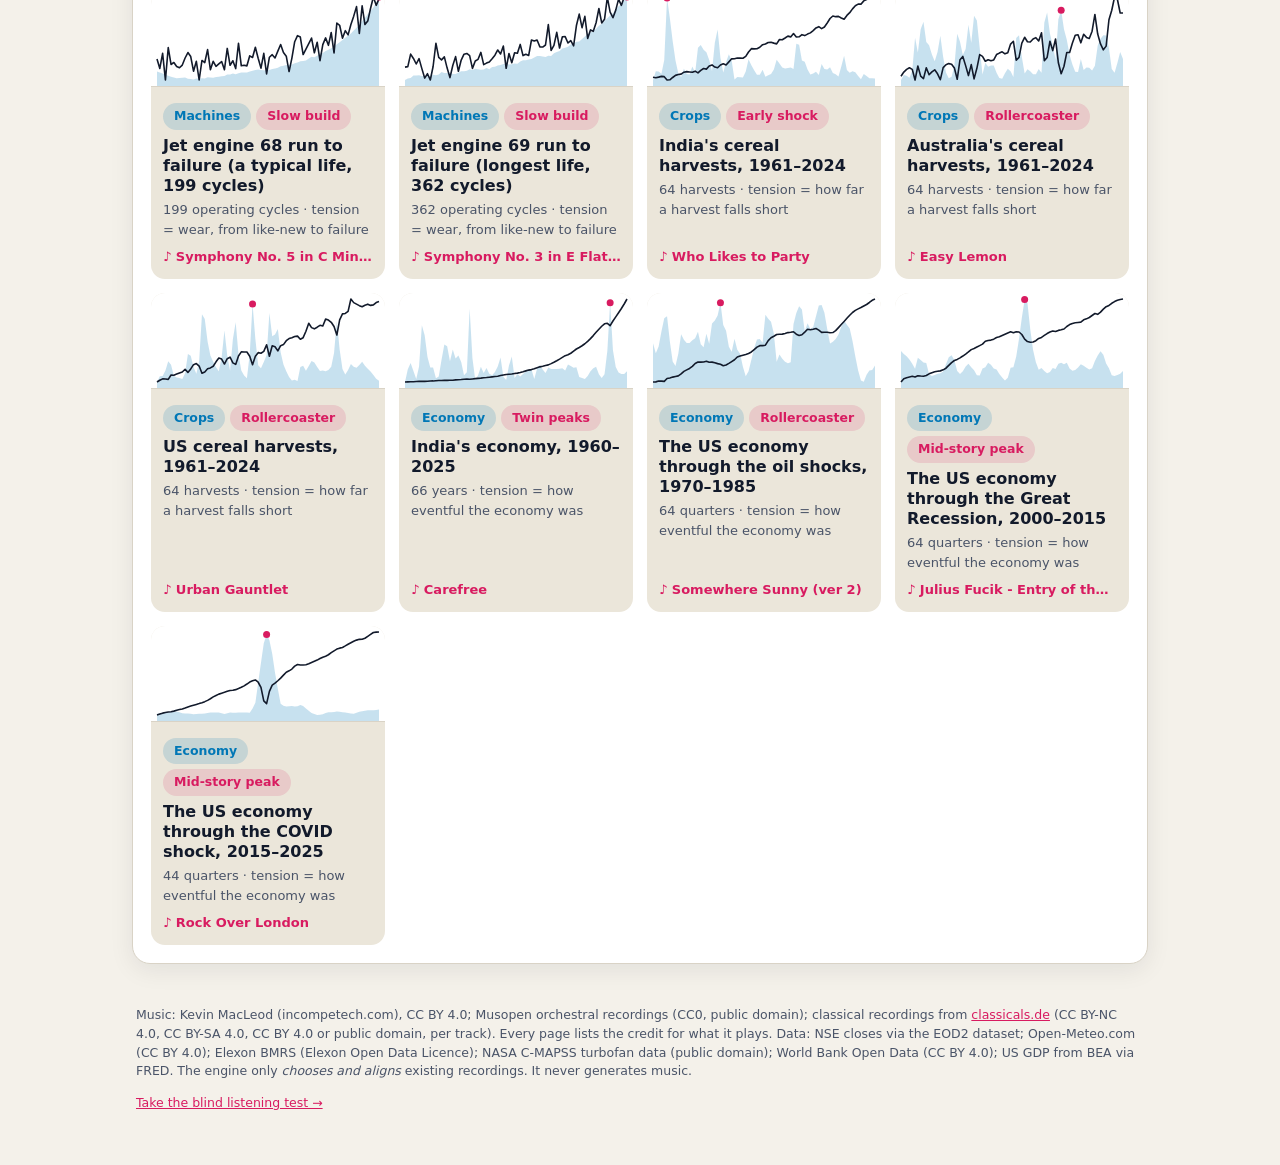
==== commit fd2fa911: "10 s clips cut from the 30 s match; plain-words tension notes; auto-play - short_versions.py: 10 s c" ====
--- a/site/index.html
+++ b/site/index.html
@@ -103,6 +103,7 @@
     <div class="formula" hidden></div>
     <canvas class="c-overlay" height="120" aria-label="Data tension and song energy, aligned"></canvas>
     <div class="legend"><span class="l-data">data tension</span><span class="l-song">song energy</span><span class="l-aux"></span></div>
+    <div class="how" hidden></div>
     <div class="moment-card" hidden></div>
   </div>
   <div class="controls">
--- a/site/css/style.css
+++ b/site/css/style.css
@@ -74,6 +74,12 @@
 .legend { display: flex; gap: 14px; font-size: 12px; color: var(--mut); flex-wrap: wrap; }
 .legend span::before { content: ""; display: inline-block; width: 14px; height: 3px; border-radius: 2px; margin-right: 5px; vertical-align: middle; }
 .l-data::before { background: var(--data); } .l-song::before { background: var(--song); } .l-aux::before { background: var(--mut); }
+.how { display: grid; grid-template-columns: repeat(auto-fit, minmax(260px, 1fr)); gap: 10px 18px; margin: 10px 0 4px;
+  font-size: 13px; line-height: 1.5; color: var(--mut); }
+.how p { margin: 0; }
+.how b { color: var(--fg); }
+.how .k-data b { color: var(--data); } .how .k-song b { color: var(--song); }
+.how .k-match { grid-column: 1 / -1; }
 .moment-card { position: absolute; left: 50%; top: 10px; transform: translateX(-50%); max-width: min(92%, 560px);
   background: var(--acc2); color: #1a1000; padding: 8px 12px; border-radius: 10px; font-weight: 600; box-shadow: var(--shadow);
   animation: pop .25s ease-out; font-size: 14px; }
